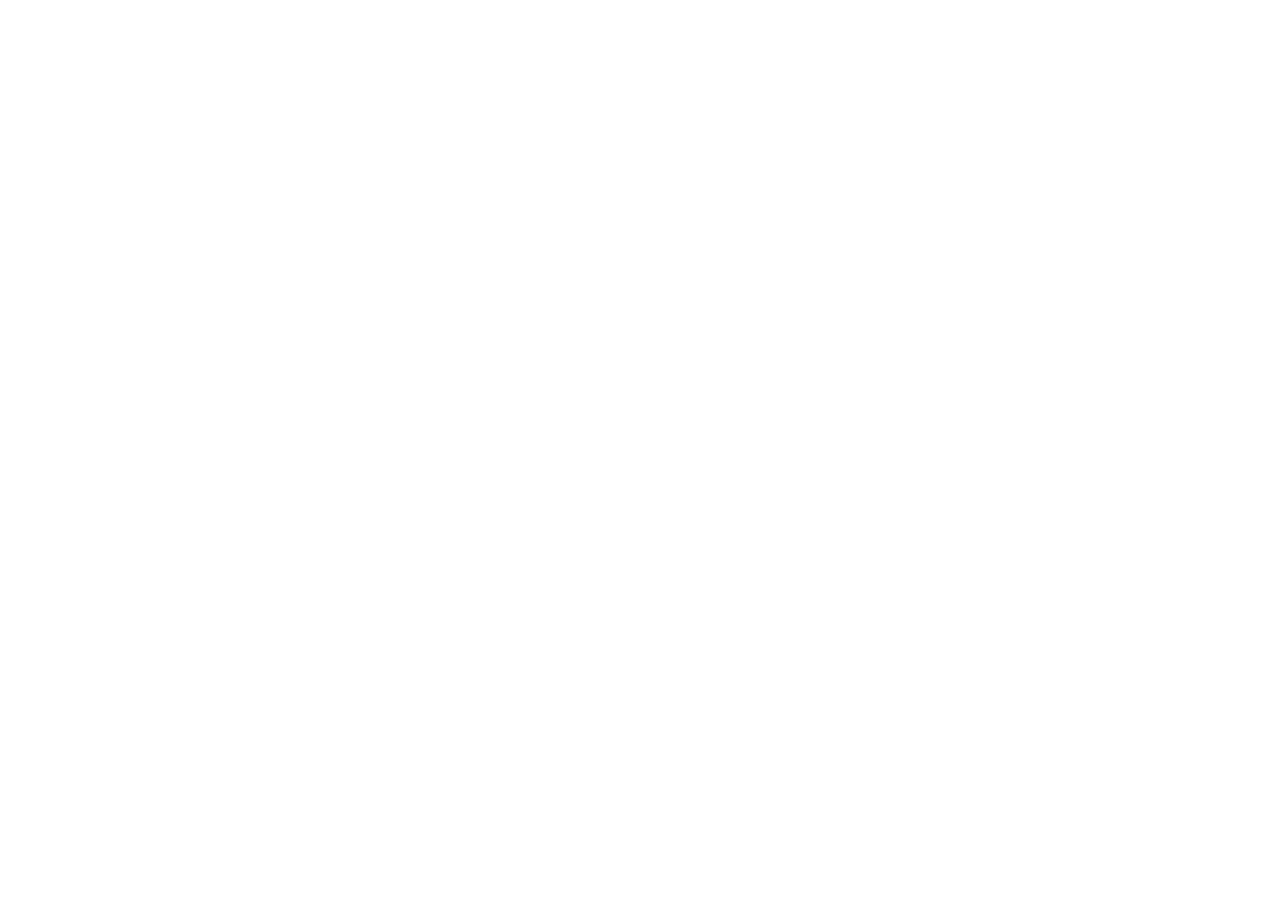
==== variant-2.html @ 0f180032 "Add files via upload" ====
<!doctype html>
<html lang="ru"><head><meta charset="UTF-8"><meta name="viewport" content="width=device-width, initial-scale=1"><meta name="description" content="Свояк — авторские путешествия со своими"><title>Свояк — путешествия со своими</title><link rel="icon" href="./favicon.svg">  <script type="module" crossorigin src="./assets/main-NZ4Z2GuV.js"></script>
  <link rel="stylesheet" crossorigin href="./assets/main-COJX8bcY.css">
</head><body><div id="root"></div></body></html>
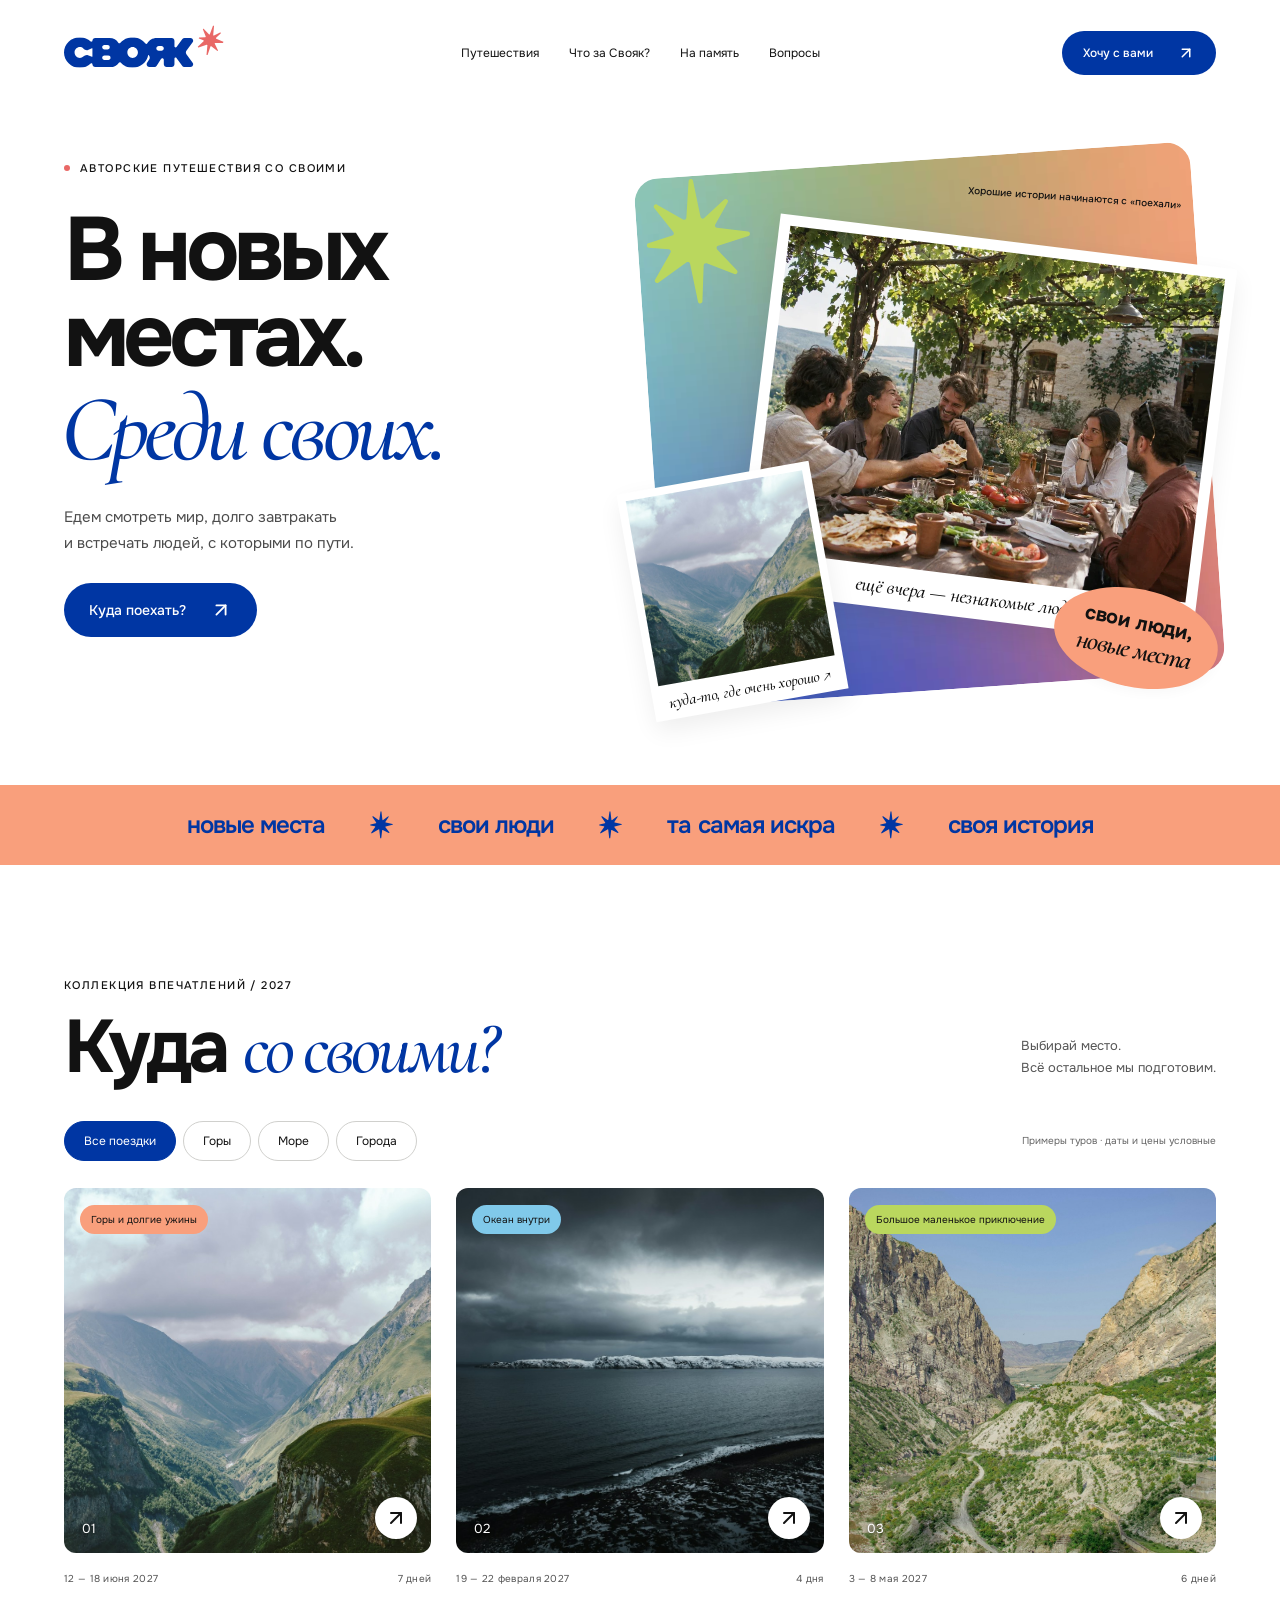
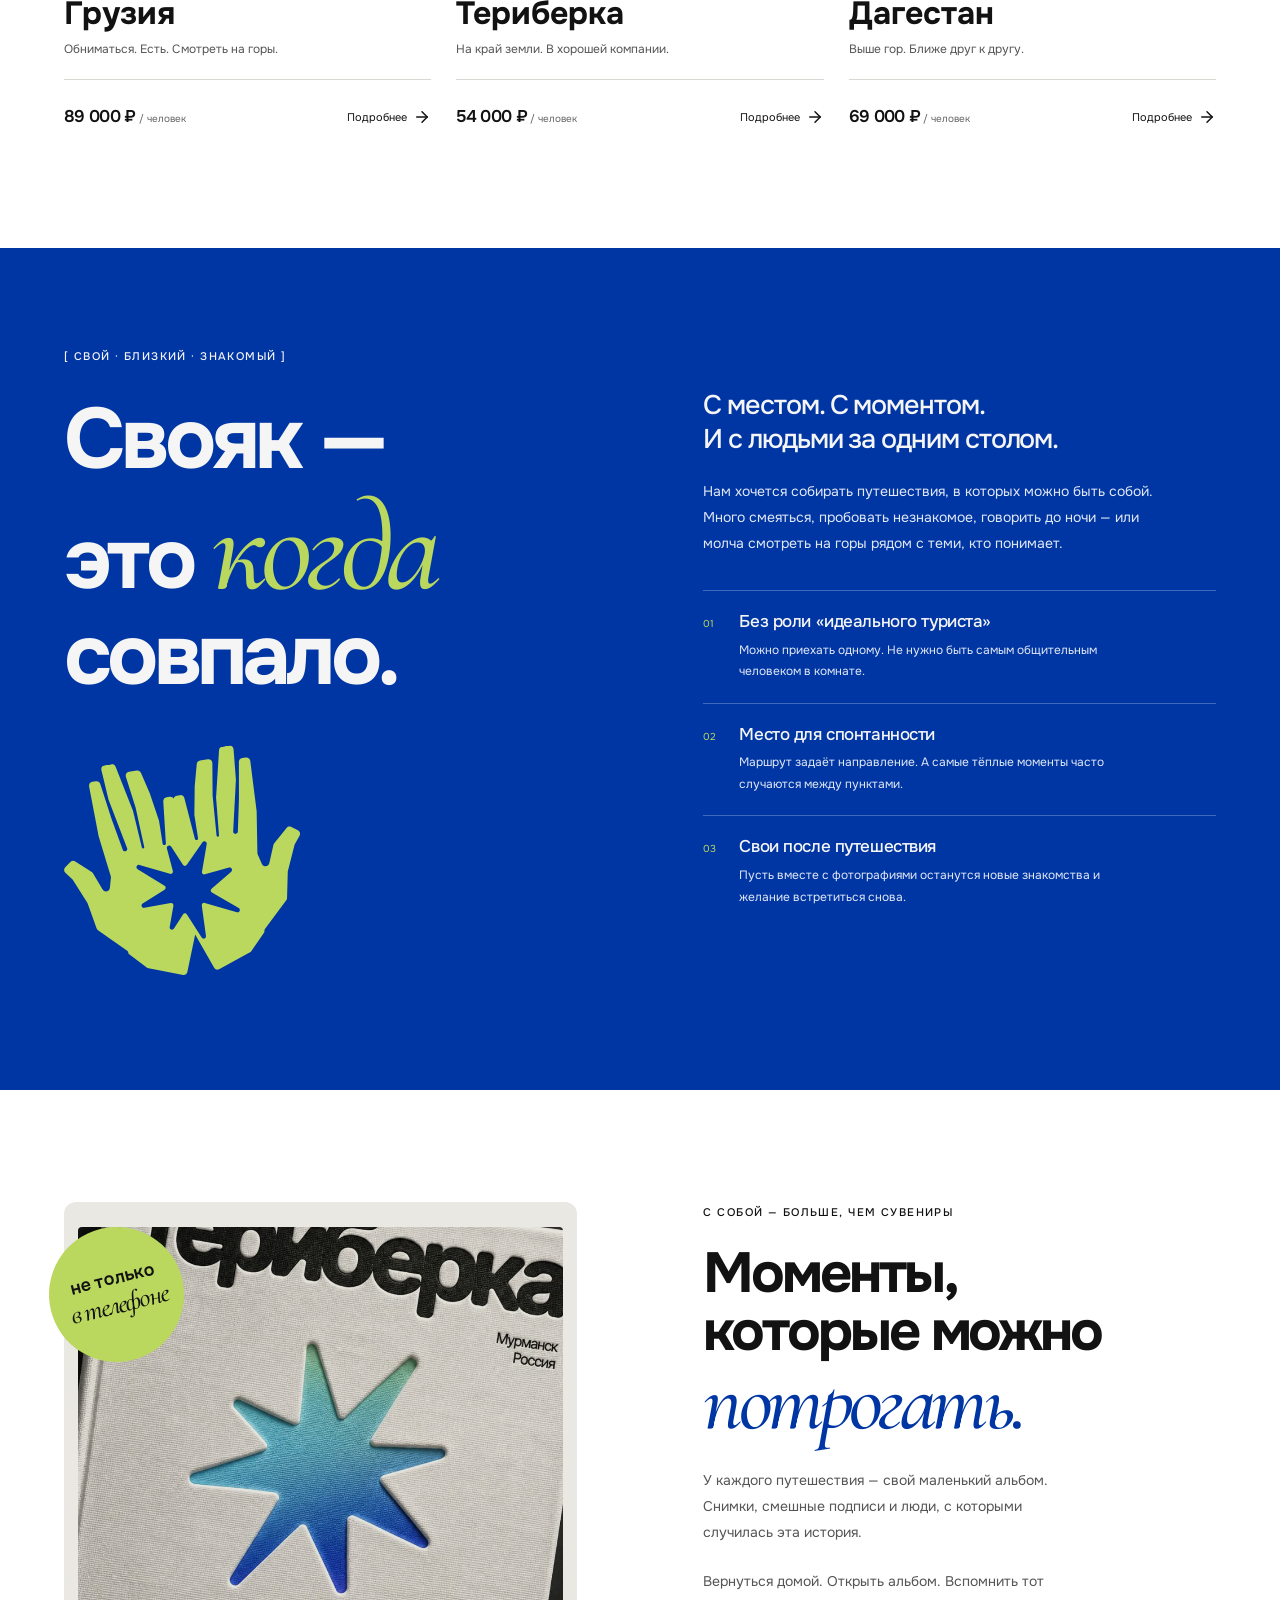
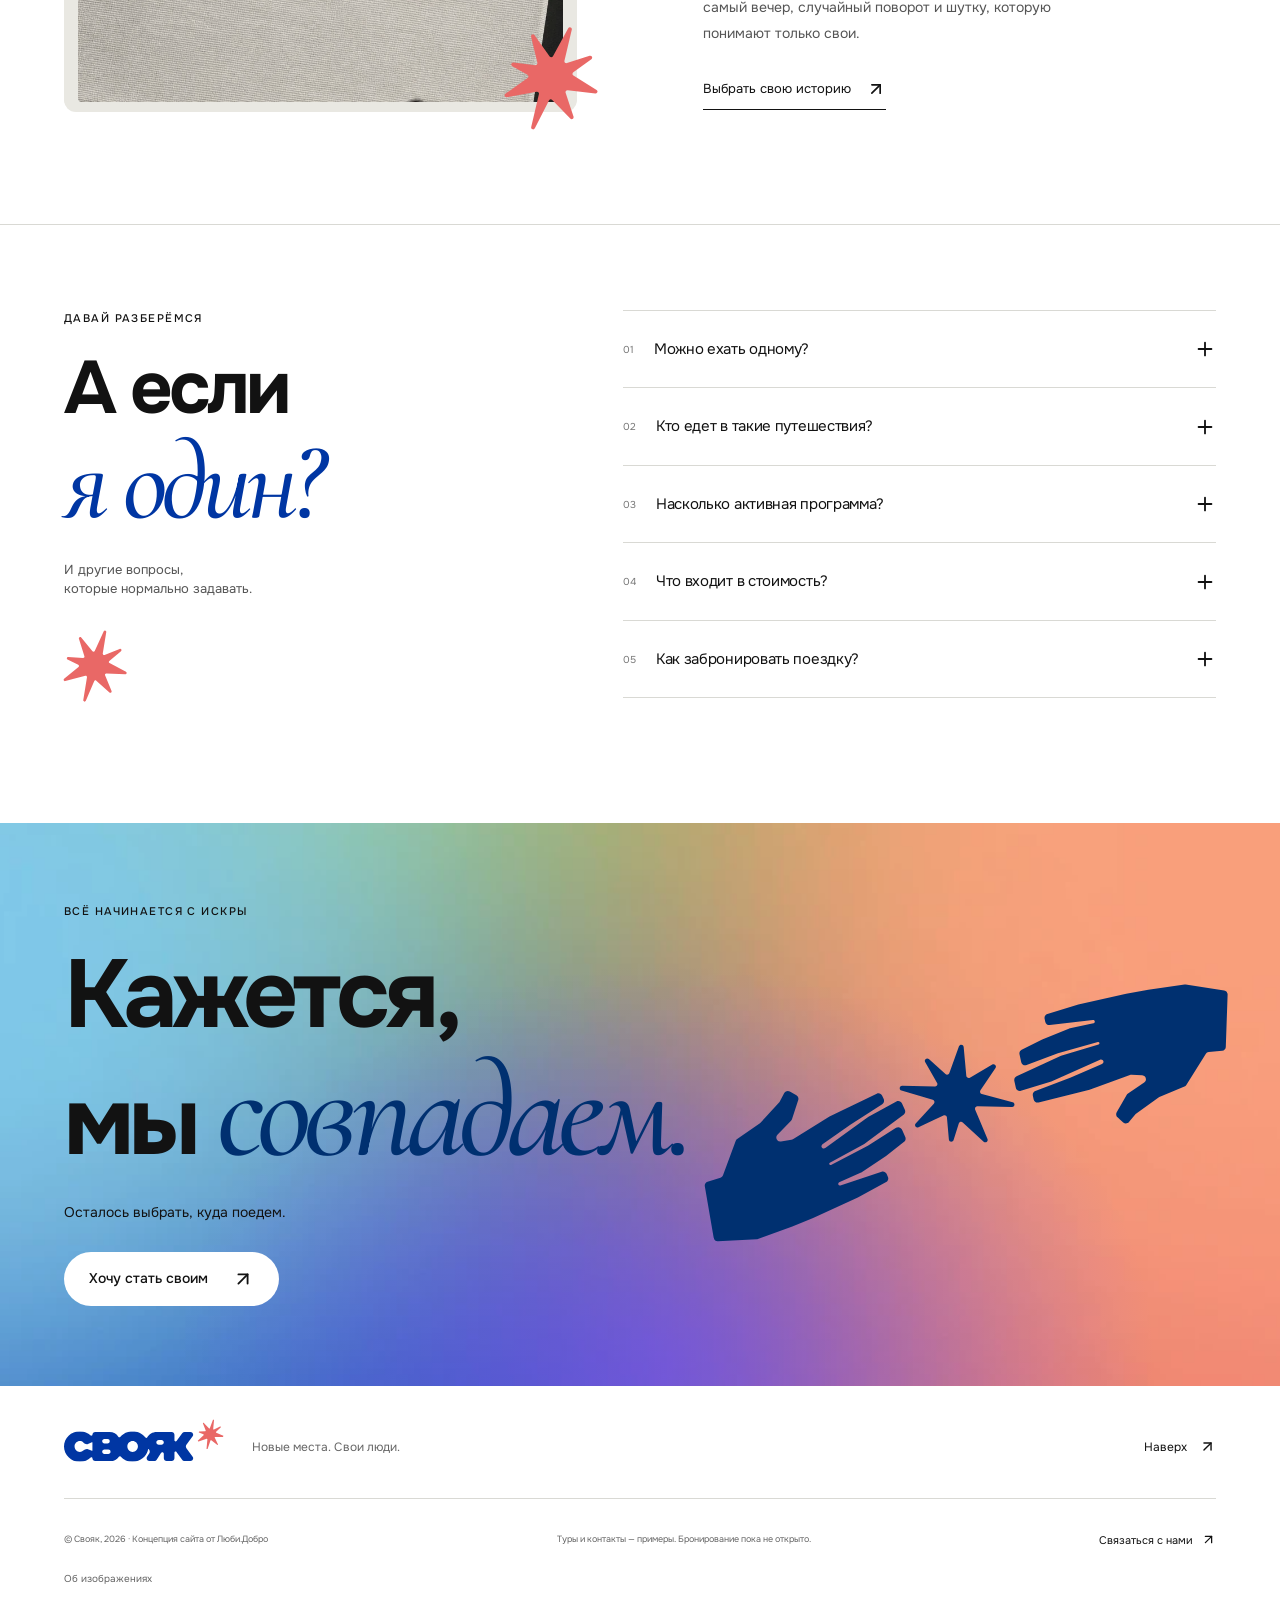
==== commit 50a44052: "Исправить пути и обновить иконку сайта" ====
--- a/variant-2.html
+++ b/variant-2.html
@@ -1,4 +1,4 @@
 <!doctype html>
-<html lang="ru"><head><meta charset="UTF-8"><meta name="viewport" content="width=device-width, initial-scale=1"><meta name="description" content="Свояк — авторские путешествия со своими"><title>Свояк — путешествия со своими</title><link rel="icon" href="./favicon.svg">  <script type="module" crossorigin src="./assets/main-NZ4Z2GuV.js"></script>
-  <link rel="stylesheet" crossorigin href="./assets/main-COJX8bcY.css">
+<html lang="ru"><head><meta charset="UTF-8"><meta name="viewport" content="width=device-width, initial-scale=1"><meta name="description" content="Свояк — авторские путешествия со своими"><title>Свояк — путешествия со своими</title><link rel="icon" href="./favicon.svg?v=lime">  <script type="module" crossorigin src="./main-NZ4Z2GuV.js"></script>
+  <link rel="stylesheet" crossorigin href="./main-COJX8bcY.css">
 </head><body><div id="root"></div></body></html>
--- a/main-COJX8bcY.css
+++ b/main-COJX8bcY.css
@@ -0,0 +1 @@
+@font-face{font-family:Cormorant Garamond;font-style:italic;font-weight:500;font-display:swap;src:url(./type-0.woff2)format("woff2")}@font-face{font-family:Cormorant Garamond;font-style:italic;font-weight:600;font-display:swap;src:url(./type-1.woff2)format("woff2")}@font-face{font-family:Onest;font-style:normal;font-weight:400;font-display:swap;src:url(./type-2.woff2)format("woff2")}@font-face{font-family:Onest;font-style:normal;font-weight:500;font-display:swap;src:url(./type-3.woff2)format("woff2")}@font-face{font-family:Onest;font-style:normal;font-weight:600;font-display:swap;src:url(./type-4.woff2)format("woff2")}@font-face{font-family:Onest;font-style:normal;font-weight:700;font-display:swap;src:url(./type-5.woff2)format("woff2")}@font-face{font-family:Onest;font-style:normal;font-weight:800;font-display:swap;src:url(./type-6.woff2)format("woff2")}@font-face{font-family:Onest;font-style:normal;font-weight:900;font-display:swap;src:url(./type-7.woff2)format("woff2")}:root{--ink:#121212;--paper:#f5f5f5;--blue:#0036a3;--purple:#7454f5;--lime:#bad75e;--peach:#f99f7c;--coral:#e96866;--sky:#80c9ea;--line:#d9d9d4;--font-sans:"Onest",Arial,sans-serif}*{box-sizing:border-box}html{scroll-behavior:smooth;scroll-padding-top:35px}body{background:var(--paper);color:var(--ink);font-family:var(--font-sans);-webkit-font-smoothing:antialiased;margin:0;font-size:16px;line-height:1.5}body:has(dialog[open]){overflow:hidden}button,input,select{font:inherit}button,a{-webkit-tap-highlight-color:transparent}button{cursor:pointer;color:inherit;border:0}a{color:inherit;text-decoration:none}button:focus-visible,a:focus-visible,summary:focus-visible{outline:3px solid var(--purple);outline-offset:5px}img{object-fit:cover;max-width:100%;display:block}h1,h2,h3,p,figure{margin:0}h1,h2,h3{letter-spacing:-.055em;font-weight:700;line-height:1.03}em{letter-spacing:-.055em;font-family:Cormorant Garamond,Georgia,serif;font-weight:500}h2{font-size:clamp(42px,5.8vw,80px)}.shell{max-width:1440px;margin-inline:auto;padding-inline:64px}.section-space{padding-block:112px}.eyebrow{letter-spacing:.13em;text-transform:uppercase;font-size:11px;font-weight:500}.brand-mark{background:currentColor;flex-shrink:0;width:40px;height:44px;display:inline-block;-webkit-mask-position:50%;mask-position:50%;-webkit-mask-size:contain;mask-size:contain;-webkit-mask-repeat:no-repeat;mask-repeat:no-repeat}.logo{align-items:center;gap:4px;width:154px;display:flex}.logo>.brand-mark:first-child{width:130px;height:32px}.logo .logo-spark{color:var(--purple);width:26px;height:31px;transform:translateY(-12px)rotate(12deg)}.button{background:var(--ink);color:#fff;border-radius:50px;justify-content:center;align-items:center;gap:24px;min-height:54px;padding:14px 25px;font-size:14px;font-weight:500;transition:background .2s,transform .2s;display:inline-flex}.button:hover{background:#303030;transform:translateY(-2px)}.button-blue{background:var(--blue)}.button-blue:hover{background:#092a76}.button-light{color:var(--ink);background:#fff}.button-light:hover{background:var(--lime)}.icon-button{border:1px solid var(--line);background:0 0;border-radius:50%;flex-shrink:0;justify-content:center;align-items:center;width:46px;height:46px;display:inline-flex}.icon-button:hover{background:#e8e8e3}.site-header{justify-content:space-between;align-items:center;gap:24px;height:105px;display:flex}.desktop-nav{align-items:center;gap:30px;font-size:12px;display:flex}.desktop-nav a{padding:12px 0}.desktop-nav a:hover{color:var(--purple)}.header-cta{min-height:44px;padding:11px 21px;font-size:12px}.mobile-menu{display:none}.skip-link{z-index:99;background:#fff;padding:10px;position:fixed;top:-100px;left:15px}.skip-link:focus{top:10px}.hero{grid-template-columns:1fr 1.05fr;gap:30px;min-height:680px;padding-top:55px;padding-bottom:75px;display:grid;overflow:hidden}.hero-copy{z-index:1;position:relative}.hero .eyebrow{align-items:center;gap:10px;display:flex}.tiny-dot{background:var(--purple);border-radius:50%;width:6px;height:6px}h1{letter-spacing:-.065em;margin-top:30px;font-size:clamp(65px,7vw,100px);line-height:.97}h1 em{white-space:nowrap;color:var(--purple);margin-left:-3px;font-size:1.05em;line-height:1.06;display:inline-block}.hero-description{color:#4c4c4c;margin-top:25px;font-size:15px;line-height:1.7}.hero-copy>.button{margin-top:27px}.hero-footnote{color:#5a5a5a;align-items:center;gap:14px;margin-top:31px;font-size:11px;line-height:1.6;display:flex}.hero-footnote .brand-mark{width:61px;height:30px;color:var(--ink)}.hero-collage{isolation:isolate;height:550px;position:relative}.collage-caption{color:#555;font-size:11px;position:absolute;top:7px;right:29px;transform:rotate(4deg)}.photo-print{background:#fff;padding:11px 11px 0;box-shadow:0 10px 24px #12121212}.photo-print img{width:100%;height:100%}.photo-print figcaption{letter-spacing:-.02em;justify-content:center;align-items:center;height:42px;font-family:Cormorant Garamond,Georgia,serif;font-size:20px;font-style:italic;display:flex}.main-print{z-index:1;width:86%;position:absolute;top:52px;right:3px;transform:rotate(6deg)}.main-print picture{height:346px;display:block}.main-print img{object-position:45% 50%}.small-print{z-index:2;width:36%;padding:8px 8px 0;position:absolute;bottom:12px;left:7px;transform:rotate(-12deg)}.small-print img{object-position:60% 50%;height:188px}.small-print figcaption{height:35px;font-size:16px}.hero-spark{z-index:3;background:linear-gradient(130deg,var(--sky),var(--purple) 40%,var(--peach) 85%);width:112px;height:130px;position:absolute;top:26px;left:12px;transform:rotate(-12deg)}.club-sticker{z-index:3;background:var(--lime);text-align:center;border-radius:50%;padding:22px 25px;font-size:20px;font-weight:700;line-height:1.15;position:absolute;bottom:28px;right:0;transform:rotate(12deg);box-shadow:0 4px 12px #00000008}.club-sticker em{font-size:27px;font-weight:600}.image-label{color:#777;font-size:9px;position:absolute;bottom:-24px;right:12px}.manifesto-band{background:var(--lime);letter-spacing:-.04em;justify-content:center;align-items:center;gap:45px;min-height:80px;padding:15px 24px;font-size:24px;font-weight:600;display:flex;overflow:hidden}.manifesto-band .brand-mark{width:23px;height:30px}.section-top{justify-content:space-between;align-items:flex-end;gap:30px;display:flex}.section-top h2{margin-top:16px}.section-aside{color:#555;padding-bottom:7px;font-size:13px;line-height:1.7}.trip-toolbar{justify-content:space-between;align-items:center;gap:20px;margin-top:35px;margin-bottom:27px;display:flex}.filter-group{flex-wrap:wrap;gap:7px;display:flex}.filter{background:0 0;border:1px solid #d0d0cd;border-radius:40px;min-height:40px;padding:9px 19px;font-size:12px}.filter.active{background:var(--ink);color:#fff;border-color:var(--ink)}.filter:not(.active):hover{background:#e9e9e6}.demo-note{color:#666;font-size:10px}.trip-grid{grid-template-columns:repeat(3,minmax(0,1fr));align-items:start;gap:25px;min-height:520px;display:grid}.trip-card{min-width:0}.trip-image-button{text-align:left;background:#ddd;border-radius:12px;width:100%;height:365px;padding:0;display:block;position:relative;overflow:hidden}.trip-image-button>img{width:100%;height:100%;transition:transform .55s}.trip-image-button:hover>img{transform:scale(1.035)}.trip-tag{background:var(--peach);border-radius:30px;padding:7px 11px;font-size:10px;position:absolute;top:17px;left:16px}.sky .trip-tag{background:var(--sky)}.lime .trip-tag{background:var(--lime)}.trip-number{color:#fff;text-shadow:0 1px 5px #000;font-size:13px;position:absolute;bottom:14px;left:18px}.round-arrow{background:#fff;border-radius:50%;place-items:center;width:42px;height:42px;transition:background .2s;display:grid;position:absolute;bottom:14px;right:14px}.trip-image-button:hover .round-arrow{background:var(--lime)}.trip-meta{letter-spacing:.03em;color:#555;justify-content:space-between;gap:10px;margin-top:18px;font-size:10px;display:flex}.trip-card h3{letter-spacing:-.05em;margin-top:12px;font-size:32px}.trip-card h3 button{font:inherit;background:0 0;padding:0}.trip-card>p{color:#555;margin-top:9px;font-size:12px}.trip-bottom{border-top:1px solid var(--line);justify-content:space-between;align-items:center;gap:10px;margin-top:21px;padding-top:18px;display:flex}.trip-bottom>span{letter-spacing:-.04em;font-size:17px;font-weight:600}.trip-bottom small{letter-spacing:0;color:#666;font-size:10px;font-weight:400}.trip-bottom button{background:0 0;align-items:center;gap:6px;padding:10px 0;font-size:11px;display:flex}.about-section{background:var(--ink);color:var(--paper);padding-block:100px}.about-grid{grid-template-columns:1fr 1fr;gap:11%;display:grid}.about-title{position:relative}.about-title h2{margin-top:32px;font-size:clamp(58px,6.7vw,95px)}.about-title em{color:var(--lime)}.about-hands{color:var(--lime);width:151px;height:150px;margin-top:45px;transform:rotate(-9deg)}.about-lead{letter-spacing:-.04em;padding-top:41px;font-size:27px;font-weight:500;line-height:1.25}.about-content>p:nth-child(2){color:#b9b9b4;max-width:450px;margin-top:23px;font-size:14px;line-height:1.85}.about-principles{margin-top:33px}.about-principles>div{border-top:1px solid #ffffff25;padding:22px 0 20px 36px;position:relative}.about-principles span{color:var(--lime);font-size:10px;position:absolute;top:25px;left:0}.about-principles h3{letter-spacing:-.025em;font-size:17px;font-weight:500}.about-principles p{color:#b9b9b4;max-width:370px;margin-top:9px;font-size:12px;line-height:1.8}.album-section{grid-template-columns:1fr 1fr;align-items:center;gap:11%;display:grid}.album-art{background:#e9e8e2;border-radius:12px;min-width:0;padding:25px 14px 10px;position:relative}.album-art>img{object-fit:cover;mix-blend-mode:multiply;border-radius:4px;width:100%;height:475px}.album-sticker{background:var(--peach);border-radius:50%;flex-direction:column;justify-content:center;align-items:center;width:135px;height:135px;font-size:18px;font-weight:600;line-height:1.2;display:flex;position:absolute;top:25px;left:-15px;transform:rotate(-14deg)}.album-sticker em{font-size:27px}.album-spark{color:var(--purple);width:95px;height:110px;position:absolute;bottom:-22px;right:-24px;transform:rotate(20deg)}.album-copy h2{margin-top:24px;font-size:clamp(42px,4.4vw,63px)}.album-copy h2 em{color:var(--purple)}.album-copy>p:not(.eyebrow){color:#555;max-width:360px;margin-top:24px;font-size:14px;line-height:1.85}.text-link{border-bottom:1px solid var(--ink);align-items:center;gap:15px;margin-top:22px;padding-block:10px;font-size:13px;display:inline-flex}.faq-section{border-top:1px solid var(--line);grid-template-columns:1fr 1.3fr;gap:9%;padding-top:85px;display:grid}.faq-section h2{margin-top:25px}.faq-section h2 em{color:var(--blue)}.faq-section>div>p:not(.eyebrow){color:#555;margin-top:22px;font-size:13px}.faq-spark{width:65px;height:75px;color:var(--peach);margin-top:30px;transform:rotate(16deg)}.faq-list details{border-bottom:1px solid var(--line)}.faq-list details:first-child{border-top:1px solid var(--line)}summary{cursor:pointer;list-style:none}summary::-webkit-details-marker{display:none}.faq-list summary{letter-spacing:-.02em;align-items:center;gap:20px;padding:27px 0;font-size:15px;display:flex}.faq-number{color:#777;font-size:10px}.faq-list summary>span:nth-child(2){flex:1}.faq-list summary svg{flex-shrink:0;transition:transform .2s}details[open]>summary svg{transform:rotate(45deg)}.faq-list details>p{color:#555;padding:0 30px 26px 33px;font-size:13px;line-height:1.9}.closing-section{background:var(--blue);color:#fff;position:relative;overflow:hidden}.closing-section:before{content:"";pointer-events:none;background:radial-gradient(at 100% 0,#e9686680,#0000 53%),radial-gradient(at 70% 110%,#7454f5b3,#0000 64%);position:absolute;inset:0}.closing-inner{padding-top:80px;padding-bottom:80px;position:relative}.closing-inner h2{margin-top:27px;font-size:clamp(65px,7.5vw,108px)}.closing-inner h2 em{color:var(--lime)}.closing-inner>p:not(.eyebrow){color:#e2e6f6;margin-top:22px;font-size:14px}.closing-inner .button{margin-top:29px}.closing-hands{width:360px;height:150px;color:var(--lime);position:absolute;top:185px;right:80px;transform:rotate(-24deg)}.site-footer{padding-top:45px;padding-bottom:24px}.footer-top{align-items:center;gap:34px;padding-bottom:35px;display:flex}.footer-top>p{color:#666;font-size:12px}.back-top{align-items:center;gap:12px;margin-left:auto;font-size:12px;display:flex}.footer-bottom{border-top:1px solid var(--line);color:#666;justify-content:space-between;align-items:center;gap:20px;padding-top:25px;font-size:9px;display:flex}.footer-bottom button{color:var(--ink);background:0 0;align-items:center;gap:8px;padding:8px 0;font-size:11px;display:flex}.credits{color:#666;margin-top:15px;font-size:10px}.credits p{max-width:800px;margin-top:10px;line-height:1.8}.credits a{text-decoration:underline}.mobile-bottom{display:none}dialog{color:var(--ink);background:var(--paper);border:0;border-radius:20px;max-width:calc(100% - 32px);max-height:90dvh;margin:auto;padding:0;box-shadow:0 30px 100px #0004}dialog::backdrop{-webkit-backdrop-filter:blur(5px);backdrop-filter:blur(5px);background:#121212a6}.dialog-top{justify-content:space-between;align-items:center;gap:20px;padding:18px 26px;display:flex}.dialog-top .brand-mark{color:var(--purple);width:35px;height:40px}.trip-dialog{width:880px}.trip-dialog .dialog-top{background:var(--paper);z-index:2;position:sticky;top:0}.dialog-photo{width:100%;height:280px}.trip-dialog-copy{padding:32px 38px}.trip-dialog h2{margin-top:13px;font-size:64px}.detail-facts{flex-wrap:wrap;gap:20px;margin-top:23px;font-size:12px;display:flex}.detail-facts>span{align-items:center;gap:7px;display:flex}.trip-intro{color:#555;margin-top:26px;font-size:16px;line-height:1.8}.trip-dialog-copy>h3{letter-spacing:-.035em;margin-top:36px;font-size:25px}.route-list{margin-top:20px}.route-list details{border-bottom:1px solid var(--line)}.route-list summary{align-items:center;gap:18px;padding:20px 0;font-size:14px;display:flex}.route-list summary>span{color:#666;min-width:62px;font-size:10px}.route-list summary svg{flex-shrink:0;margin-left:auto}.route-list details>p{color:#555;margin:0 20px 20px 80px;font-size:13px;line-height:1.85}.included-grid{grid-template-columns:1fr 1fr;gap:30px;margin-top:35px;display:grid}.included-grid h3{letter-spacing:-.025em;font-size:18px}.included-grid ul{margin:17px 0 0;padding:0;list-style:none}.included-grid li{color:#555;margin-top:6px;padding-left:17px;font-size:12px;line-height:1.8;position:relative}.included-grid li:before{content:"+";color:var(--blue);position:absolute;left:0}.demo-disclaimer{color:#666;margin-top:28px;font-size:11px;line-height:1.8}.dialog-booking{background:var(--paper);border-top:1px solid var(--line);z-index:2;justify-content:space-between;align-items:center;gap:16px;padding:19px 38px;display:flex;position:sticky;bottom:0}.dialog-booking strong{letter-spacing:-.05em;font-size:25px;display:block}.dialog-booking span{color:#666;font-size:10px}.form-dialog{width:510px}.form-inner{padding:10px 34px 36px}.form-inner .dialog-top{padding:7px 0 20px}.form-inner h2{margin-top:20px;font-size:49px}.form-inner h2 em{color:var(--purple)}.form-explanation{color:#666;margin-top:20px;font-size:12px;line-height:1.8}.form-inner form{gap:18px;margin-top:25px;display:grid}.form-inner label{gap:8px;font-size:12px;display:grid}.form-inner input,.form-inner select{width:100%;min-height:49px;color:var(--ink);background:0 0;border:1px solid #ccc;border-radius:7px;padding:10px 14px;font-size:16px}.form-inner input:focus,.form-inner select:focus{outline:2px solid var(--purple);outline-offset:2px}.form-inner form .button{width:100%;margin-top:7px}.form-success{padding-bottom:10px}.form-success>p{color:#555;margin-top:22px;font-size:14px;line-height:1.8}.form-success .button{gap:10px;width:100%;margin-top:27px}.success-icon{background:var(--lime);border-radius:50%;place-items:center;width:55px;height:55px;margin-bottom:25px;display:grid}.menu-dialog{width:480px}.menu-inner{padding:18px 24px 30px}.menu-inner .dialog-top{padding:0}.menu-inner nav{margin-top:35px;display:grid}.menu-inner nav a{letter-spacing:-.04em;border-bottom:1px solid var(--line);justify-content:space-between;align-items:center;padding:20px 0;font-size:25px;display:flex}.menu-inner>.brand-mark{width:160px;height:70px;color:var(--purple);margin-block:35px}.menu-inner>.button{width:100%}@media (width>=1600px){.hero{min-height:740px}.hero-collage{height:600px}.main-print picture{height:390px}.small-print img{height:210px}}@media (width<=1100px){.shell{padding-inline:38px}.desktop-nav{gap:17px}.hero{gap:10px;min-height:630px;padding-top:40px}h1{font-size:77px}.hero-collage{height:495px}.main-print{top:70px}.main-print picture{height:300px}.small-print img{height:160px}.small-print{width:39%;bottom:15px;left:0}.club-sticker{padding:18px;font-size:17px;bottom:30px;right:-2px}.club-sticker em{font-size:23px}.hero-spark{width:90px;height:100px;top:35px}.collage-caption{font-size:9px;top:38px}.manifesto-band{gap:30px;font-size:21px}.trip-image-button{height:310px}.trip-grid{gap:20px}.trip-bottom{flex-wrap:wrap}.closing-hands{width:290px;right:30px}.album-art>img{height:420px}}@media (width<=800px){.shell{padding-inline:24px}.site-header{height:85px}.desktop-nav{display:none}.header-cta{margin-left:auto}.mobile-menu{display:flex}.hero{grid-template-columns:1fr 1fr;min-height:560px;padding-top:35px;padding-bottom:65px}h1{font-size:63px}.hero .eyebrow{letter-spacing:.08em;font-size:9px}.hero-description{font-size:12px}.hero-copy>.button{gap:15px;padding-inline:17px;font-size:12px}.hero-footnote{margin-top:24px;font-size:10px}.hero-collage{height:430px}.main-print{width:90%;padding:7px 7px 0;top:63px;right:-3px}.main-print picture{height:265px}.main-print figcaption{height:35px;font-size:16px}.small-print{width:43%;bottom:-2px;left:0}.small-print img{height:125px}.small-print figcaption{height:27px;font-size:12px}.club-sticker{padding:17px;font-size:13px;bottom:6px;right:-8px}.club-sticker em{font-size:18px}.hero-spark{width:70px;height:80px;top:27px;left:0}.collage-caption{display:none}.image-label{font-size:8px;bottom:-28px}.manifesto-band{gap:25px;min-height:68px;font-size:18px}.band-last,.manifesto-band>.brand-mark:last-of-type{display:none}.section-space{padding-block:75px}.section-aside{font-size:11px}.trip-toolbar{flex-direction:column;align-items:flex-start;gap:13px}.trip-grid{gap:16px;min-height:0}.trip-image-button{height:245px}.trip-tag{padding:5px 8px;font-size:8px;top:11px;left:9px}.trip-card h3{font-size:28px}.trip-meta{font-size:8px}.trip-card>p{min-height:34px;font-size:11px}.trip-bottom{gap:6px;margin-top:12px;padding-top:12px}.trip-bottom>span{font-size:16px}.trip-bottom button{font-size:10px}.trip-bottom small{font-size:8px}.about-section{padding-block:70px}.about-grid{gap:7%}.about-title h2{font-size:65px}.about-lead{font-size:23px}.about-content>p:nth-child(2){font-size:12px}.about-principles h3{font-size:15px;line-height:1.2}.about-principles p{font-size:11px}.album-section{gap:7%}.album-art{padding:10px}.album-art>img{height:360px}.album-sticker{width:110px;height:110px;font-size:16px;left:-8px}.album-sticker em{font-size:23px}.album-spark{width:65px;height:75px;right:-18px}.album-copy h2{font-size:43px}.album-copy>p:not(.eyebrow){font-size:12px}.faq-section{gap:6%}.faq-list summary{gap:12px;font-size:13px}.closing-inner{padding-block:65px}.closing-inner h2{font-size:80px}.closing-hands{width:220px;top:210px;right:20px}.footer-bottom{flex-wrap:wrap;justify-content:flex-start;gap:6px 24px}.footer-bottom>span:nth-child(2){order:3;width:100%}}@media (width<=600px){html{scroll-padding-top:18px}.shell{padding-inline:21px}.site-header{gap:15px;height:78px}.logo{width:130px}.logo>.brand-mark:first-child{width:109px;height:28px}.logo .logo-spark{width:22px;height:27px;transform:translateY(-10px)rotate(12deg)}.header-cta{gap:8px;min-height:37px;padding:9px 14px;font-size:10px}.header-cta svg{width:15px;height:15px}.mobile-menu{border:0;width:38px;height:38px}.mobile-menu svg{width:23px}.hero{flex-direction:column;gap:0;min-height:0;padding-top:27px;padding-bottom:41px;display:flex}.hero .eyebrow{letter-spacing:.1em;font-size:9px}h1{letter-spacing:-.065em;margin-top:24px;font-size:clamp(62px,17.2vw,95px);line-height:.95}h1 em{margin-top:3px;font-size:1.02em}.hero-description{max-width:315px;margin-top:21px;font-size:13px;line-height:1.7}.hero-copy>.button{gap:20px;min-height:50px;margin-top:23px;padding-inline:24px;font-size:12px}.hero-footnote{gap:6px;max-width:115px;margin:0;font-size:8px;display:block;position:absolute;bottom:2px;right:0}.hero-footnote .brand-mark{width:45px;height:17px;margin-bottom:3px}.hero-collage{width:100%;height:400px;margin-top:30px}.main-print{width:84%;padding:9px 9px 0;top:33px;right:9px;transform:rotate(5deg)}.main-print picture{height:257px}.main-print figcaption{height:36px;font-size:17px}.small-print{width:36%;padding:6px 6px 0;bottom:7px;left:8px;transform:rotate(-11deg)}.small-print img{height:137px}.small-print figcaption{height:27px;font-size:13px}.hero-spark{width:73px;height:87px;top:0;left:0}.club-sticker{padding:19px 20px;font-size:16px;bottom:22px;right:0;transform:rotate(10deg)}.club-sticker em{font-size:22px}.image-label{font-size:8px;bottom:-13px;right:4px}.manifesto-band{letter-spacing:-.035em;justify-content:space-between;gap:13px;min-height:64px;padding-inline:20px;font-size:15px}.manifesto-band .brand-mark{width:16px;height:20px}.section-space{padding-top:64px;padding-bottom:64px}.section-top{display:block}.section-top h2{max-width:340px;margin-top:18px;font-size:47px}.section-top h2 em{font-size:1.12em;display:block}.eyebrow{letter-spacing:.12em;font-size:9px}.section-aside{margin-top:18px;font-size:12px;line-height:1.6}.section-aside br{display:none}.trip-toolbar{gap:17px;margin-top:23px;margin-bottom:23px}.filter-group{flex-wrap:nowrap;gap:6px;width:100%}.filter{min-height:42px;padding:9px 14px;font-size:11px}.demo-note{font-size:9px}.trip-grid{grid-template-columns:1fr;gap:42px}.trip-image-button{border-radius:10px;height:370px}.trip-tag{padding:7px 12px;font-size:10px;top:15px;left:14px}.round-arrow{width:45px;height:45px}.trip-number{font-size:12px;bottom:18px;left:17px}.trip-meta{margin-top:17px;font-size:10px}.trip-card h3{margin-top:11px;font-size:36px}.trip-card>p{min-height:0;margin-top:8px;font-size:12px}.trip-bottom{flex-wrap:nowrap;margin-top:19px;padding-top:15px}.trip-bottom>span{font-size:21px}.trip-bottom small{font-size:10px}.trip-bottom button{gap:8px;font-size:12px}.about-section{padding-top:61px;padding-bottom:50px}.about-grid{display:block}.about-title h2{margin-top:23px;font-size:68px}.about-hands{width:103px;height:108px;margin-top:0;position:absolute;bottom:3px;right:7px;transform:rotate(9deg)}.about-lead{padding-top:38px;font-size:25px}.about-content>p:nth-child(2){margin-top:20px;font-size:13px;line-height:1.85}.about-principles{margin-top:28px}.about-principles>div{padding:22px 0 22px 30px}.about-principles h3{font-size:17px}.about-principles p{margin-top:10px;font-size:12px}.album-section{flex-direction:column-reverse;gap:37px;display:flex;overflow:hidden}.album-copy{width:100%}.album-copy h2{margin-top:21px;font-size:52px}.album-copy>p:not(.eyebrow){max-width:100%;margin-top:20px;font-size:13px}.text-link{margin-top:16px;font-size:12px}.album-art{align-self:center;width:92%;padding:15px}.album-art>img{object-position:50% 56%;height:350px}.album-sticker{width:117px;height:117px;font-size:16px;top:20px;left:-16px}.album-sticker em{font-size:24px}.album-spark{width:75px;height:88px;bottom:-17px;right:-22px}.faq-section{padding-top:58px;display:block}.faq-section>div:first-child{position:relative}.faq-section h2{margin-top:20px;font-size:60px}.faq-section>div>p:not(.eyebrow){margin-top:18px;font-size:12px}.faq-spark{width:80px;height:93px;position:absolute;top:37px;right:18px}.faq-list{margin-top:30px}.faq-list summary{gap:13px;padding:23px 0;font-size:14px}.faq-list details>p{padding:0 8px 22px 25px;font-size:12px}.closing-inner{padding-top:53px;padding-bottom:57px}.closing-inner h2{margin-top:24px;font-size:65px}.closing-inner>p:not(.eyebrow){margin-top:19px;font-size:12px}.closing-inner .button{gap:20px;min-height:50px;margin-top:27px;padding:13px 22px;font-size:12px}.closing-hands{width:120px;height:65px;top:auto;bottom:51px;right:16px;transform:rotate(-34deg)}.site-footer{padding-top:35px;padding-bottom:100px}.footer-top{flex-wrap:wrap;gap:16px;padding-bottom:26px}.footer-top>p{order:3;width:100%;font-size:11px}.back-top{font-size:11px}.footer-bottom{flex-direction:column;align-items:flex-start;gap:7px;padding-top:19px;font-size:9px;display:flex}.footer-bottom>span:nth-child(2){order:0;max-width:260px;line-height:1.8}.credits{margin-top:17px;font-size:9px}.mobile-bottom{padding:9px 16px calc(9px + env(safe-area-inset-bottom));-webkit-backdrop-filter:blur(12px);backdrop-filter:blur(12px);border-top:1px solid var(--line);z-index:10;background:#f5f5f5f2;gap:9px;display:flex;position:fixed;bottom:0;left:0;right:0}.mobile-bottom a,.mobile-bottom button{border-radius:30px;flex:1;justify-content:center;align-items:center;gap:10px;min-height:43px;font-size:11px;font-weight:500;display:flex}.mobile-bottom a{border:1px solid #c7c7c3}.mobile-bottom button{background:var(--blue);color:#fff}.mobile-bottom svg{width:16px}body:has(dialog[open]) .mobile-bottom{display:none}dialog{border-radius:18px 18px 0 0;width:100%;max-width:100%;max-height:100dvh;margin:auto 0 0}.trip-dialog{max-height:96dvh}.dialog-top{padding:14px 20px}.dialog-photo{height:210px}.trip-dialog-copy{padding:26px 21px}.trip-dialog h2{margin-top:12px;font-size:52px}.detail-facts{gap:13px;margin-top:19px;font-size:10px}.trip-intro{margin-top:23px;font-size:13px;line-height:1.85}.trip-dialog-copy>h3{margin-top:28px;font-size:23px}.route-list summary{gap:12px;font-size:12px;line-height:1.5}.route-list summary>span{min-width:51px;font-size:9px}.route-list details>p{margin-left:0;font-size:12px}.included-grid{grid-template-columns:1fr;gap:24px}.included-grid h3{font-size:17px}.included-grid ul{margin-top:12px}.demo-disclaimer{font-size:10px}.dialog-booking{padding:15px 20px calc(15px + env(safe-area-inset-bottom));gap:10px}.dialog-booking strong{font-size:22px}.dialog-booking span{font-size:8px}.dialog-booking .button{gap:13px;min-height:47px;padding:12px 17px;font-size:11px}.form-inner{padding:8px 24px 30px}.form-inner h2{margin-top:15px;font-size:47px}.form-inner .dialog-top{padding-bottom:12px}.form-inner form{gap:15px;margin-top:21px}.form-explanation{font-size:11px}.form-dialog{max-height:96dvh}.menu-dialog{min-height:75dvh}.menu-inner{padding:20px 24px 30px}.menu-inner nav{margin-top:24px}.menu-inner nav a{font-size:26px}.menu-inner>.brand-mark{margin-block:25px}.form-success>p{font-size:13px}}@media (width<=360px){.shell{padding-inline:17px}.site-header{gap:8px}.header-cta{padding-inline:10px}h1{font-size:59px}.hero-footnote{max-width:91px;font-size:7px}.hero-copy>.button{gap:12px;padding-inline:17px}.hero-collage{height:355px}.main-print picture{height:225px}.small-print img{height:112px}.club-sticker{padding:17px;font-size:14px}.club-sticker em{font-size:19px}.manifesto-band{gap:9px;padding-inline:16px;font-size:13px}.filter{padding-inline:11px;font-size:10px}.trip-image-button{height:320px}.section-top h2{font-size:43px}.about-title h2{font-size:60px}.about-hands{width:85px}.closing-inner h2{font-size:57px}.closing-hands{width:87px;right:12px}.form-inner h2{font-size:41px}}@media (prefers-reduced-motion:reduce){html{scroll-behavior:auto}*,:before,:after{transition:none!important;animation:none!important}}.variant-spark{background:#fff}.variant-spark .logo{color:var(--blue)}.variant-spark .logo .logo-spark{color:var(--coral)}.variant-spark h1 em{color:var(--blue)}.variant-spark .tiny-dot{background:var(--coral)}.variant-spark .header-cta{background:var(--blue)}.variant-spark .hero-collage:before{content:"";background:var(--sky) url(./gradient-mix.webp) center/cover;z-index:0;border-radius:24px;position:absolute;inset:0 8px 20px 10px;transform:rotate(-4deg)}.variant-spark .main-print{width:80%;top:80px;right:0;transform:rotate(7deg)}.variant-spark .main-print picture{height:326px}.variant-spark .small-print{width:34%;bottom:3px;left:-6px;transform:rotate(-10deg)}.variant-spark .hero-spark{background:var(--lime);width:111px;height:126px;top:18px;left:2px;transform:rotate(-5deg)}.variant-spark .collage-caption{color:var(--ink);z-index:1;font-size:10px;font-weight:500;top:30px;right:35px}.variant-spark .club-sticker{background:var(--peach);bottom:23px;right:-3px}.variant-spark .hero-footnote .brand-mark{color:var(--blue)}.variant-spark .manifesto-band{background:var(--peach);color:var(--blue)}.variant-spark .section-top h2 em{color:var(--blue)}.variant-spark .filter.active{background:var(--blue);border-color:var(--blue)}.variant-spark .trip-image-button:hover .round-arrow{background:var(--peach)}.variant-spark .about-section{background:var(--blue)}.variant-spark .about-content>p:nth-child(2),.variant-spark .about-principles p{color:#e1e8f6}.variant-spark .about-principles>div{border-color:#ffffff40}.variant-spark .album-copy h2 em{color:var(--blue)}.variant-spark .album-spark{color:var(--coral)}.variant-spark .album-sticker{background:var(--lime)}.variant-spark .faq-spark{color:var(--coral)}.variant-spark .closing-section{background:var(--blue) url(./gradient-mix.webp) center/cover}.variant-spark .closing-inner h2 em{color:var(--peach)}.variant-spark .mobile-bottom{background:#fffffff2}.variant-spark dialog,.variant-spark .trip-dialog .dialog-top,.variant-spark .dialog-booking{background:#fff}@media (width<=1100px){.variant-spark .main-print{top:84px}.variant-spark .main-print picture{height:295px}.variant-spark .hero-spark{width:90px;height:106px;top:18px}.variant-spark .collage-caption{text-align:right;max-width:200px;font-size:9px;right:25px}}@media (width<=800px){.variant-spark .hero-collage:before{inset:10px 3px 5px 6px}.variant-spark .main-print{width:86%;top:80px}.variant-spark .main-print picture{height:245px}.variant-spark .hero-spark{width:75px;height:86px;top:15px}.variant-spark .small-print{width:39%;bottom:-10px}.variant-spark .club-sticker{bottom:1px;right:-8px}}@media (width<=600px){.variant-spark .hero-collage{height:410px;margin-top:35px}.variant-spark .hero-collage:before{border-radius:17px;inset:6px 5px 21px;transform:rotate(-3deg)}.variant-spark .main-print{width:82%;top:55px;right:2px;transform:rotate(6deg)}.variant-spark .main-print picture{height:246px}.variant-spark .hero-spark{width:75px;height:90px;top:3px;left:-4px}.variant-spark .small-print{width:35%;bottom:11px;left:4px}.variant-spark .club-sticker{bottom:23px;right:-2px}.variant-spark .image-label{bottom:-11px}.variant-spark .closing-section:before{background:linear-gradient(90deg,var(--blue) 0%,#0036a3f0 40%,#0036a399 80%,#0036a344)}.variant-spark .closing-inner h2 em{color:var(--peach)}}@media (width<=360px){.variant-spark .hero-collage{height:365px}.variant-spark .main-print picture{height:210px}.variant-spark .hero-spark{width:66px;height:78px}.variant-spark .small-print{bottom:12px}.variant-spark .club-sticker{bottom:22px}}.variant-spark .about-title h2 em,.variant-spark .album-copy h2 em,.variant-spark .faq-section h2 em{font-size:1.3em;line-height:.95}.variant-spark .closing-inner h2 em{color:#003070;font-size:1.22em;line-height:1;display:inline-block}.variant-spark .closing-section{color:#121212;background:#80c9ea url(./gradient-mix.webp) 50%/cover}.variant-spark .closing-section:before{background:0 0}.variant-spark .closing-inner>p:not(.eyebrow){color:#121212}.variant-spark .closing-hands{color:#003070}@media (width<=600px){.variant-spark .closing-section:before{background:0 0}.variant-spark .closing-inner h2 em{color:#003070;font-size:clamp(54px,15vw,76px)}.variant-spark .album-copy h2 em{font-size:1.22em}.variant-spark .faq-section h2 em{font-size:1.3em}.variant-spark .about-title h2 em{font-size:1.2em}}.dialog-top .logo .brand-mark:first-child{color:var(--ink)}@media (width<=800px){.manifesto-band>.brand-mark:nth-last-child(2){display:none}}@media (width<=600px){.hero-footnote span:not(.brand-mark){display:none}.hero-footnote{bottom:6px;right:22px}.hero-footnote .brand-mark{width:71px;height:30px;margin:0}.manifesto-band{gap:10px;font-size:13px}.manifesto-band>span:not(.brand-mark){white-space:nowrap}.manifesto-band .brand-mark{width:12px;height:17px}.filter,.header-cta{min-height:44px}.mobile-menu{min-width:44px;min-height:44px}.trip-bottom button{min-height:44px}}@media (width<=360px){.hero-footnote{right:10px}.hero-footnote .brand-mark{width:58px}.manifesto-band{gap:8px;font-size:12px}}.about-title h2 em,.variant-spark .about-title h2 em,.album-copy h2 em,.variant-spark .album-copy h2 em,.faq-section h2 em,.variant-spark .faq-section h2 em{font-size:1.48em;line-height:1}.closing-inner h2 em,.variant-spark .closing-inner h2 em{font-size:1.4em;line-height:1;display:inline-block}.about-hands{width:240px;height:238px}.closing-hands{width:570px;height:260px;top:150px;right:30px}.hero-footnote .brand-mark{width:122px;height:60px}.variant-spark .closing-section{background-image:radial-gradient(at 52% 95%,#7454f599,#0000 52%),url(./gradient-mix.webp)}@media (width<=800px){.about-hands{width:200px;height:190px}.closing-hands{width:370px;height:170px;top:200px}.hero-footnote .brand-mark{width:110px;height:53px}}@media (width<=600px){.about-title h2 em,.variant-spark .about-title h2 em{font-size:1.4em}.album-copy h2 em,.variant-spark .album-copy h2 em{font-size:1.42em}.faq-section h2 em,.variant-spark .faq-section h2 em{font-size:1.45em}.closing-inner h2 em,.variant-spark .closing-inner h2 em{font-size:clamp(57px,15.2vw,88px)}.about-hands{width:145px;height:145px;bottom:0;right:0}.closing-hands{width:210px;height:110px;top:auto;bottom:38px;right:5px}.hero-footnote{bottom:0;right:0}.hero-footnote .brand-mark{width:115px;height:56px}.closing-inner h2 em{overflow-wrap:anywhere;max-width:100%}}@media (width<=360px){.about-hands{width:110px;height:110px}.hero-footnote .brand-mark{width:95px;height:46px}.closing-hands{width:160px;height:90px}}@media (width<=600px){.about-hands{margin:18px 0 0 auto;display:block;position:static;transform:rotate(9deg)}.closing-hands{margin:30px 0 0 auto;display:block;position:static;transform:rotate(-24deg)}.about-hands{width:112px;height:112px;margin:0 0 0 auto;transform:rotate(9deg)}.about-lead{padding-top:8px}.closing-hands{width:180px;height:90px;margin:-6px 0 0 auto;transform:rotate(-24deg)}.hero-footnote{bottom:19px}.hero-footnote .brand-mark{width:94px;height:46px;transform:rotate(-18deg)}}@media (width<=360px){.about-hands{width:95px;height:95px}.closing-hands{width:145px;height:72px}.hero-footnote .brand-mark{width:78px;height:38px}}
